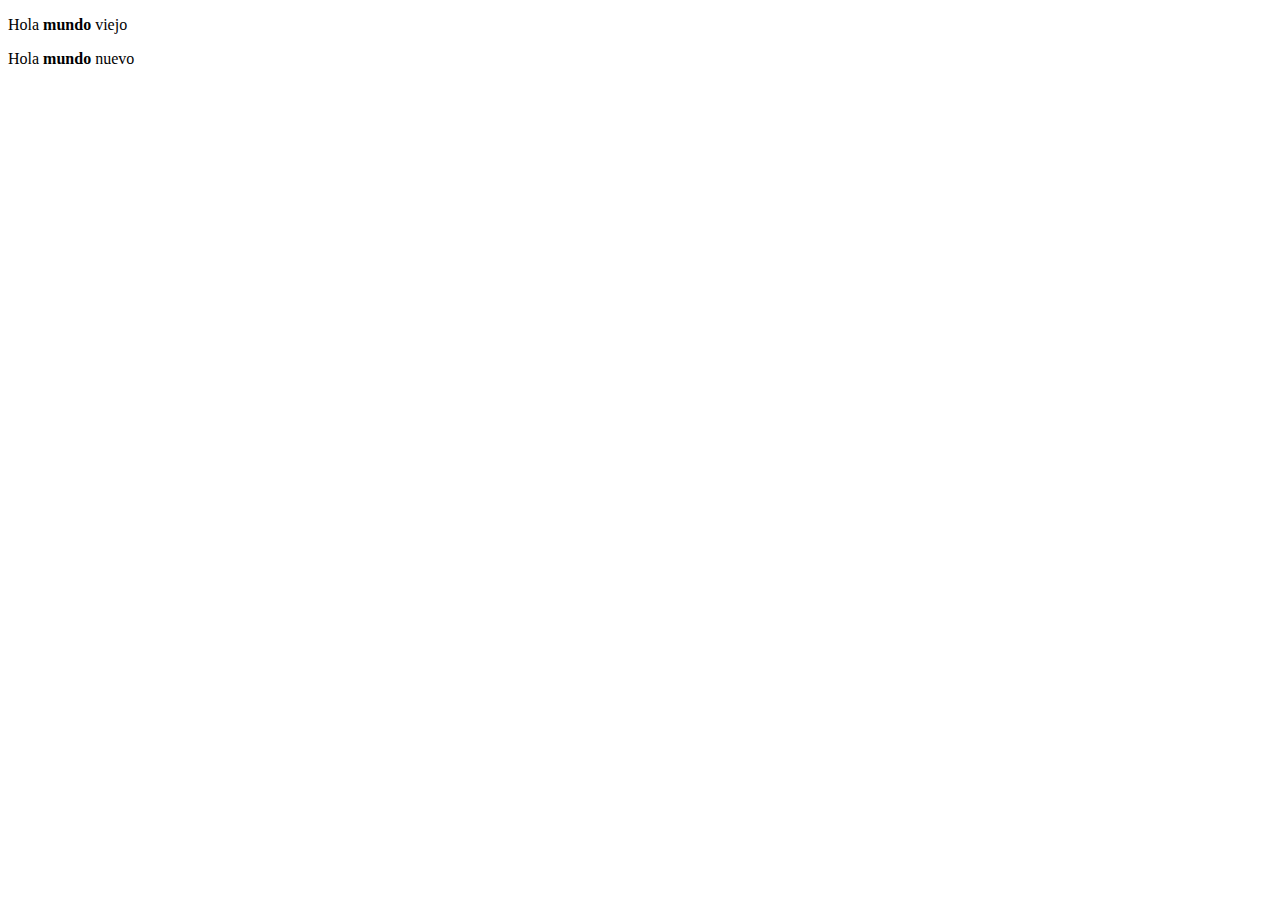
==== index.html @ f5dffd6d "creadoIndex" ====
<!DOCTYPE html>
<html>
	<head>
		<style>
			/* Este es un comentario */
			.texto {
        background-color: blue;
        color: white;
        }

        .viejo {
        padding: 10px;
        }

        #mundoViejo {
        background-color: red;
        }

		</style>
	</head>
	<body>
		<!-- Este es un comentario -->
		<p class=”texto viejo” id=”mundoViejo”>Hola <span><strong>mundo</strong> viejo</p>
    <p class=”texto”>Hola <span><strong>mundo</strong> nuevo</p>
	</body>
</html>
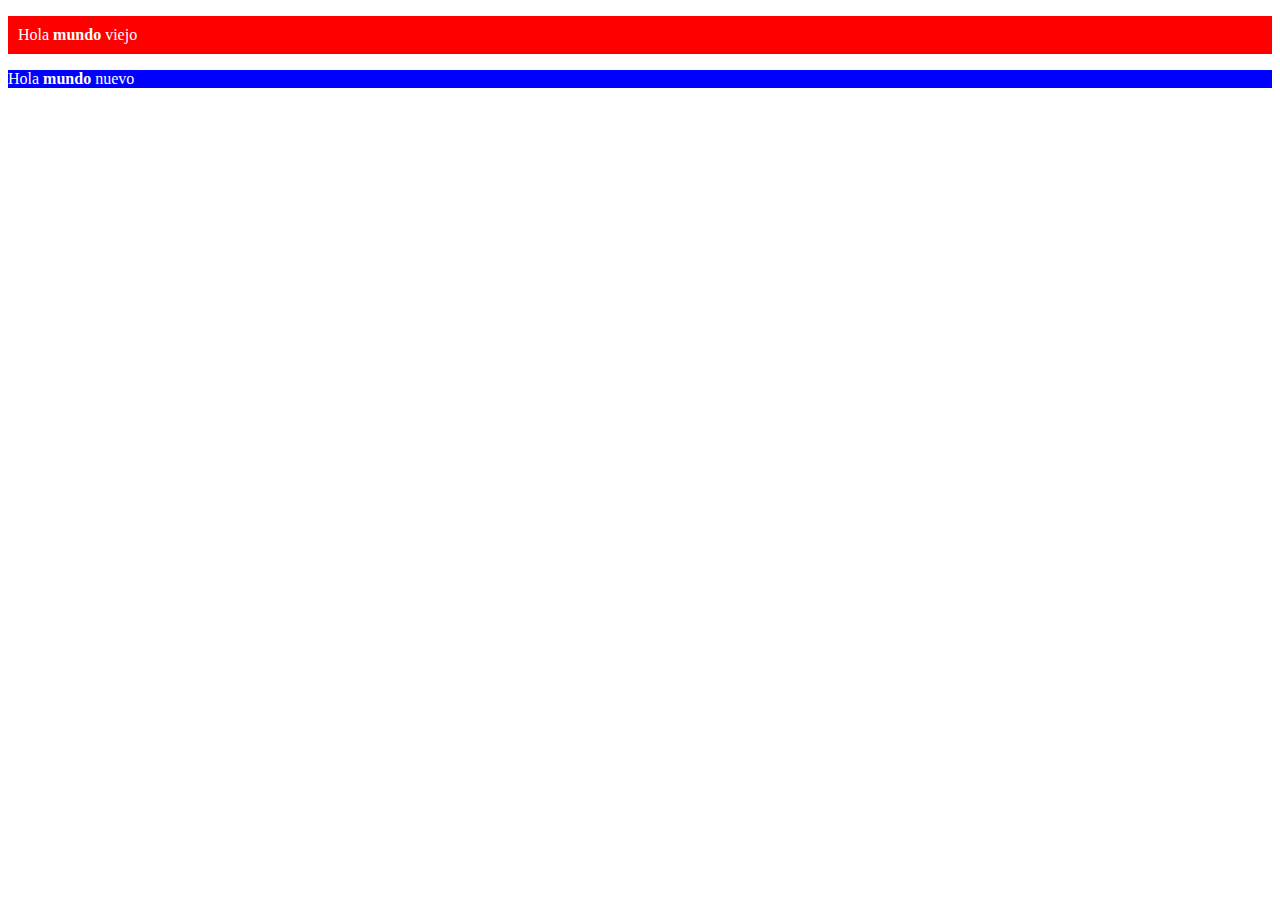
==== commit d7e588d6: "cambioIndex" ====
--- a/index.html
+++ b/index.html
@@ -20,7 +20,7 @@
 	</head>
 	<body>
 		<!-- Este es un comentario -->
-		<p class=”texto viejo” id=”mundoViejo”>Hola <span><strong>mundo</strong> viejo</p>
-    <p class=”texto”>Hola <span><strong>mundo</strong> nuevo</p>
+		<p class="texto viejo" id="mundoViejo">Hola <span><strong>mundo</strong> viejo</p>
+    		<p class="texto">Hola <span><strong>mundo</strong> nuevo</p>
 	</body>
 </html>
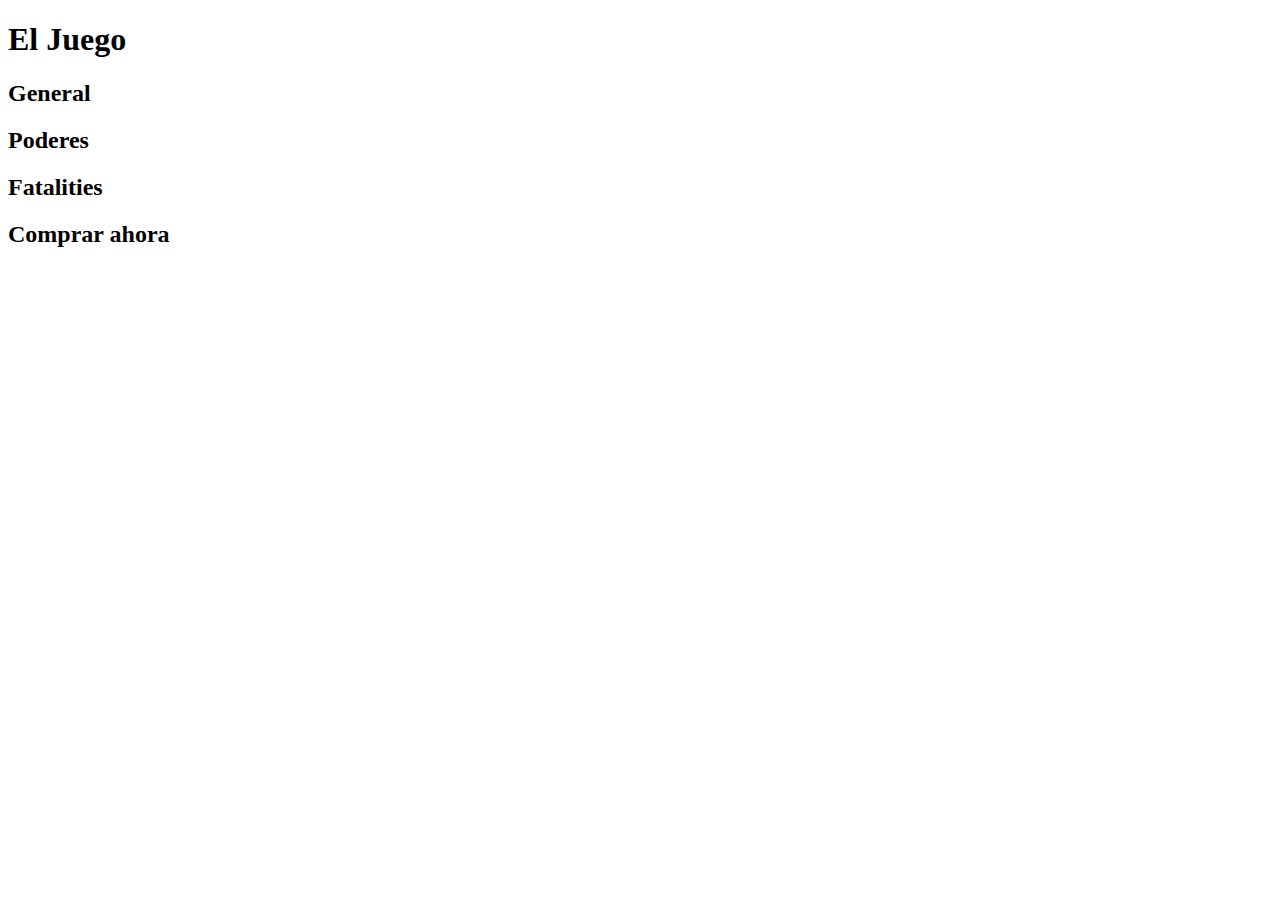
==== commit 3db06405: "actualizadaEstructuraIndex" ====
--- a/index.html
+++ b/index.html
@@ -1,26 +1,32 @@
 <!DOCTYPE html>
 <html>
-	<head>
-		<style>
-			/* Este es un comentario */
-			.texto {
-        background-color: blue;
-        color: white;
-        }
+    <head>
 
-        .viejo {
-        padding: 10px;
-        }
+    </head>
+    <body>
+        <header>
 
-        #mundoViejo {
-        background-color: red;
-        }
+        </header>
+        <main>
+            <div class="portada">
+                <h1>El Juego</h1>
+                <p></p>
+            </div>
+            <div class="general">
+                <h2>General</h2>             
+            </div>
+            <div class="poderes">
+                <h2>Poderes</h2>
+            </div>
+            <div class="fatalities">
+                <h2>Fatalities</h2>
+            </div>
+            <div class="compra">
+                <h2>Comprar ahora</h2>
+            </div>
+        </main>
+        <footer>
 
-		</style>
-	</head>
-	<body>
-		<!-- Este es un comentario -->
-		<p class="texto viejo" id="mundoViejo">Hola <span><strong>mundo</strong> viejo</p>
-    		<p class="texto">Hola <span><strong>mundo</strong> nuevo</p>
-	</body>
+        </footer>
+    </body>
 </html>
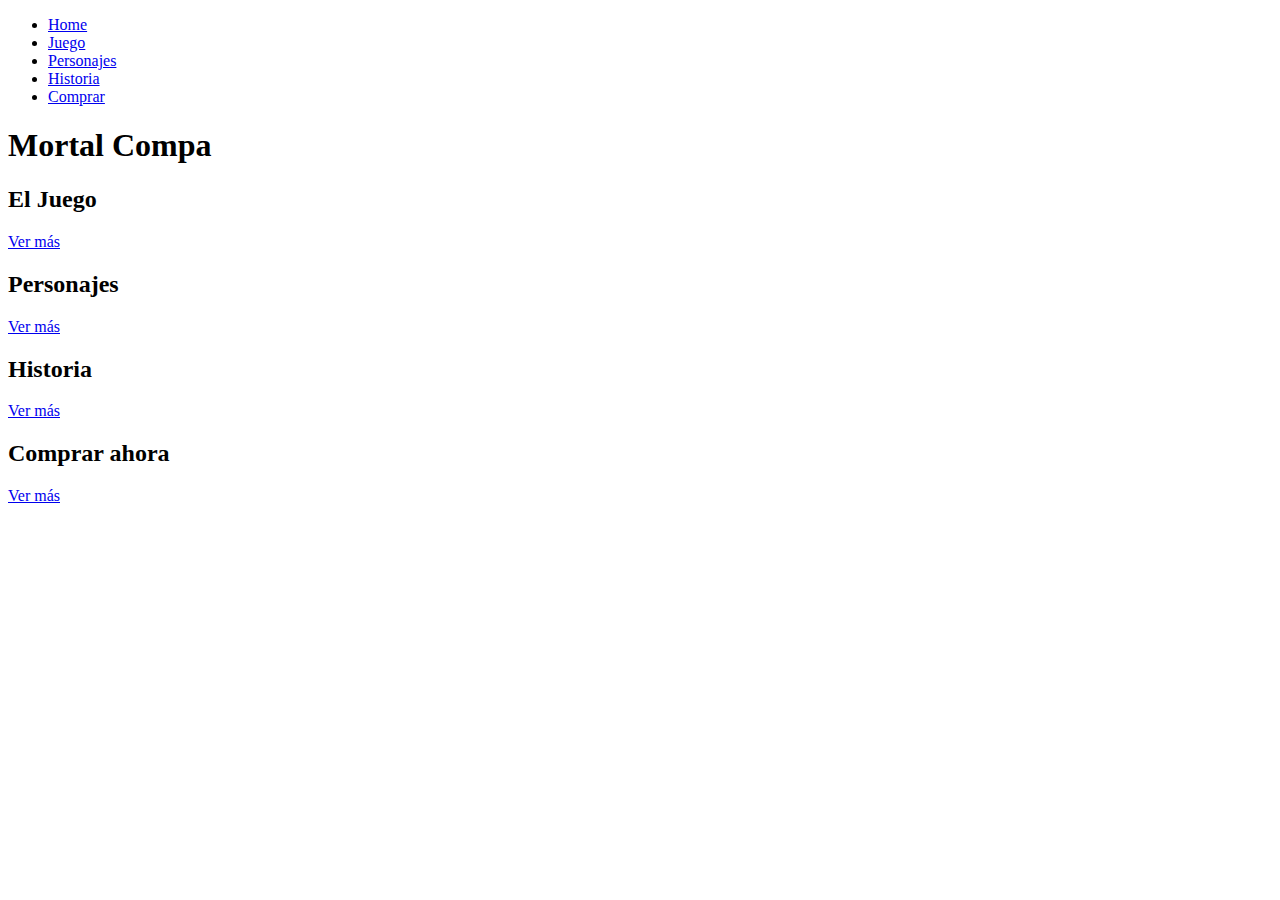
==== commit 8c4b54bd: "updatedIndex" ====
--- a/index.html
+++ b/index.html
@@ -5,24 +5,34 @@
     </head>
     <body>
         <header>
-
+            <ul>
+                <li><a href="index.html">Home</a></li>
+                <li><a href="pages/game.html">Juego</a></li>
+                <li><a href="pages/characters.html">Personajes</a></li>
+                <li><a href="pages/story.html">Historia</a></li>
+                <li><a href="pages/buy.html">Comprar</a></li>
+            </ul>
         </header>
         <main>
             <div class="portada">
-                <h1>El Juego</h1>
+                <h1>Mortal Compa</h1>
                 <p></p>
             </div>
-            <div class="general">
-                <h2>General</h2>             
+            <div class="juego">
+                <h2>El Juego</h2>
+                <a href="pages/game.html">Ver más</a>
             </div>
-            <div class="poderes">
-                <h2>Poderes</h2>
+            <div class="personajes">
+                <h2>Personajes</h2>
+                <a href="pages/characters.html">Ver más</a>
             </div>
-            <div class="fatalities">
-                <h2>Fatalities</h2>
+            <div class="historia">
+                <h2>Historia</h2>
+                <a href="pages/story.html">Ver más</a>
             </div>
             <div class="compra">
                 <h2>Comprar ahora</h2>
+                <a href="pages/buy.html">Ver más</a>
             </div>
         </main>
         <footer>
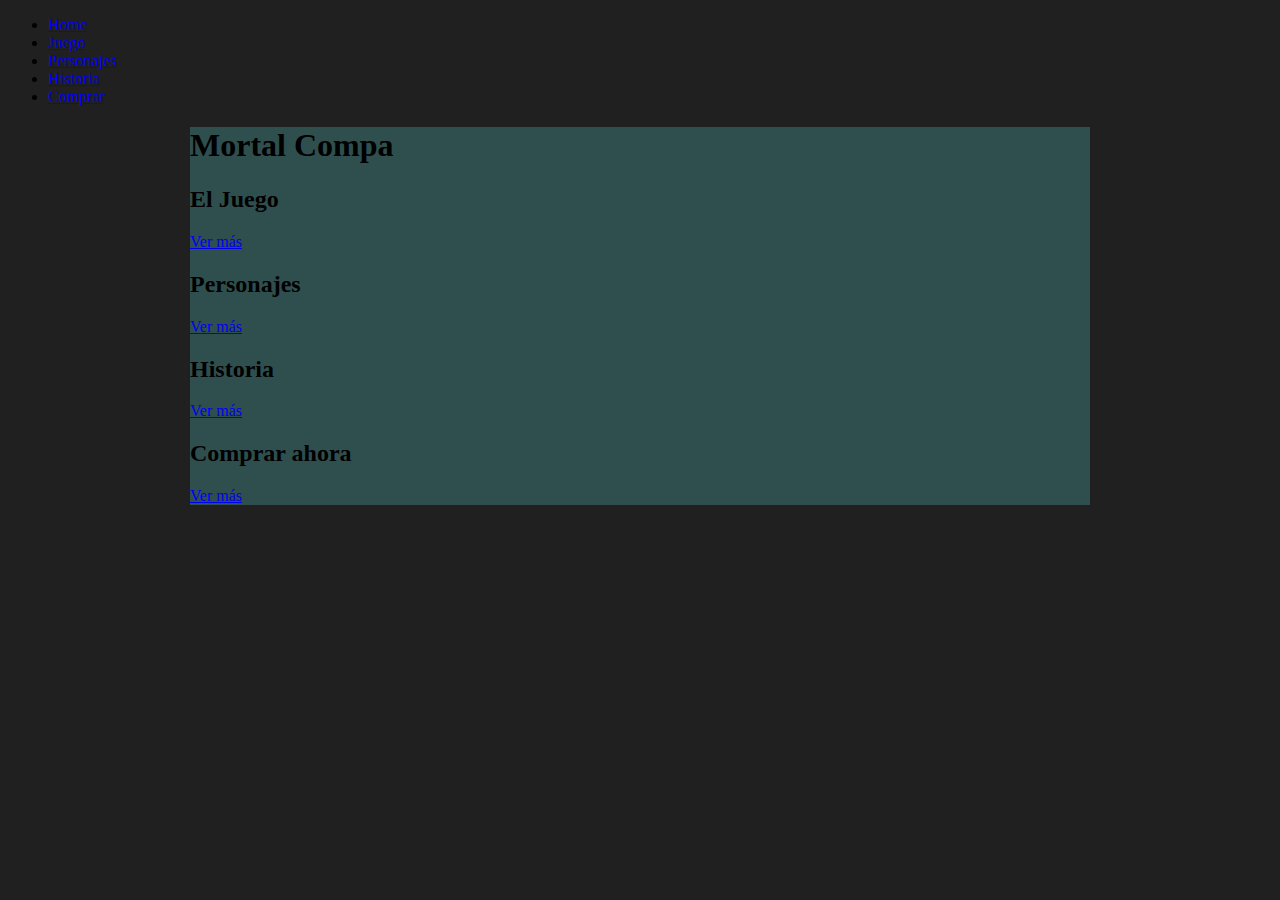
==== commit dd6ec3f3: "updatedCss" ====
--- a/index.html
+++ b/index.html
@@ -1,7 +1,12 @@
 <!DOCTYPE html>
 <html>
     <head>
-
+        <meta charset="utf-8">
+        <meta name="viewport" content="width=device-width, initial-scale=1.0">
+        <link rel="stylesheet" type="text/css" href="css/general.css">
+        <link rel="stylesheet" type="text/css" href="css/pages.css">
+        <link rel="stylesheet" type="text/css" href="css/mobile.css">
+        <title>Mortal Kombat Web</title>
     </head>
     <body>
         <header>
--- a/css/general.css
+++ b/css/general.css
@@ -0,0 +1,13 @@
+body {
+    background-color: #202020;
+}
+
+main {
+    width: 900px;
+    margin: 0 auto;
+    background-color: DarkSlateGrey;
+}
+
+#game {
+    height: 200px;
+}
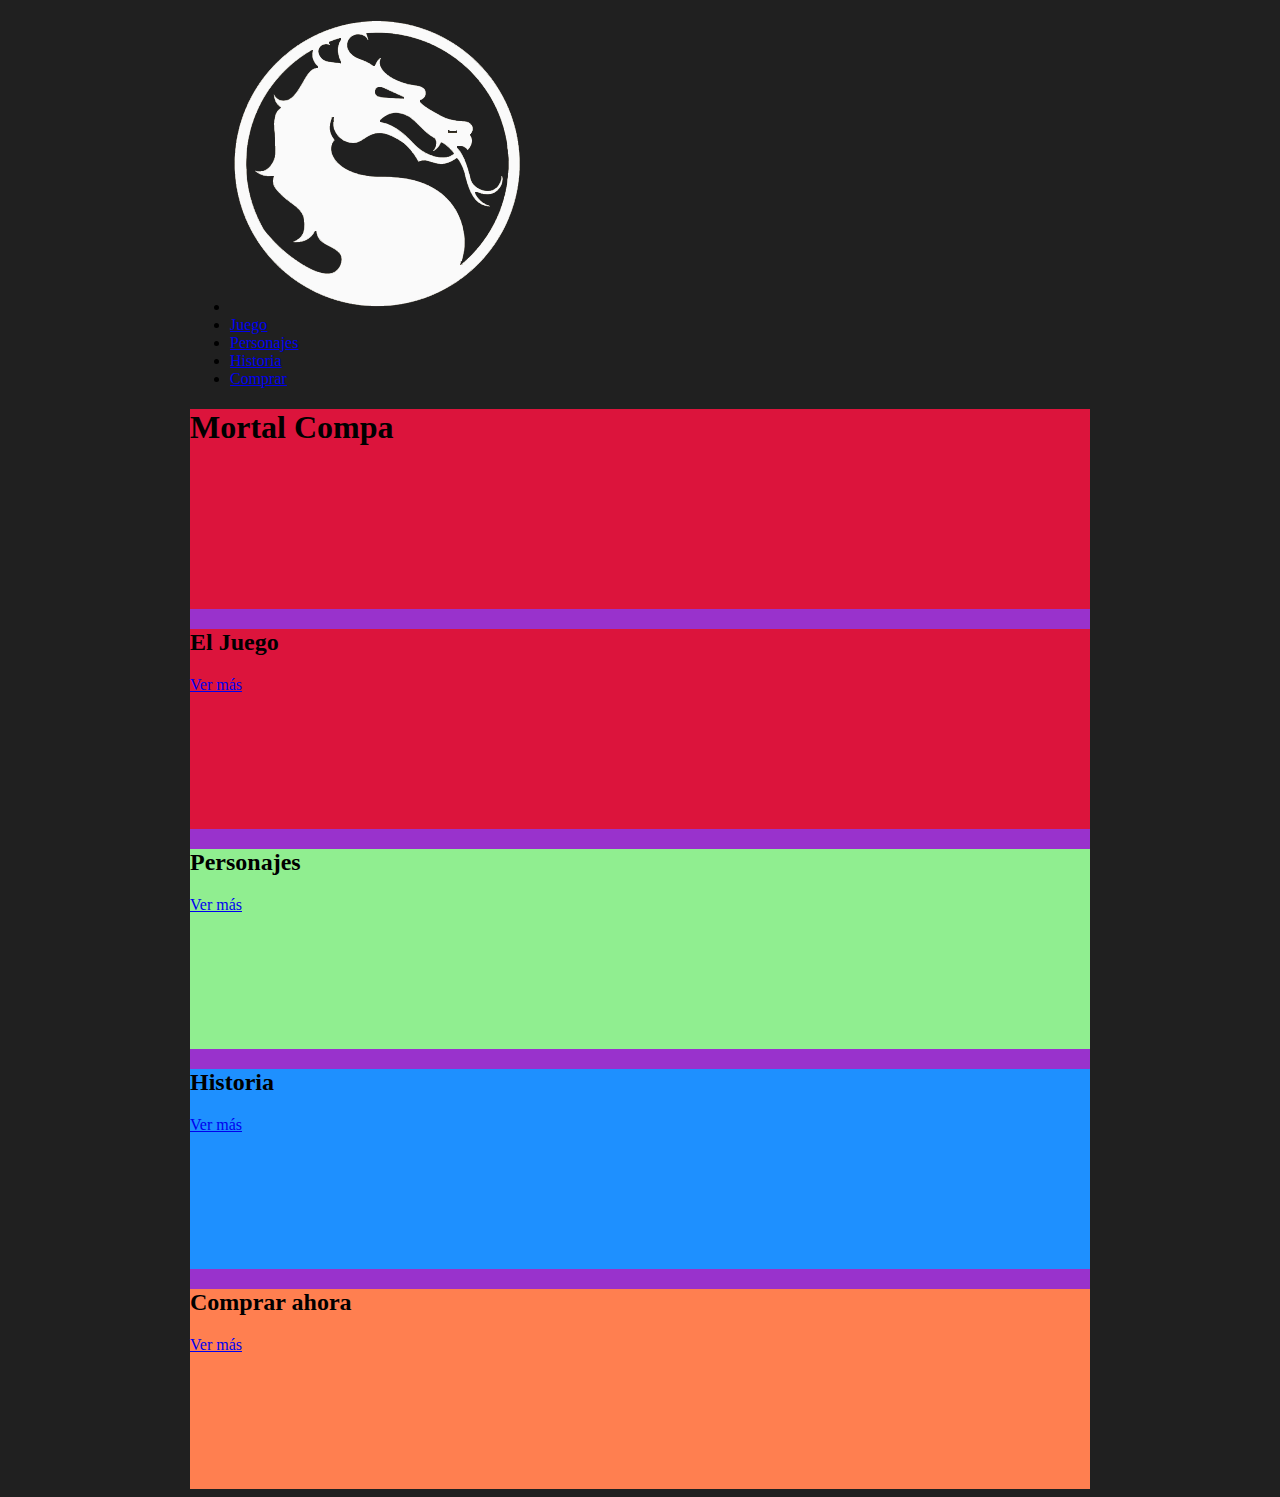
==== commit c4794bbd: "logoHeader" ====
--- a/index.html
+++ b/index.html
@@ -11,7 +11,7 @@
     <body>
         <header>
             <ul>
-                <li><a href="index.html">Home</a></li>
+                <li><a href="index.html"><img src="img/mklogo.png"></a></li>
                 <li><a href="pages/game.html">Juego</a></li>
                 <li><a href="pages/characters.html">Personajes</a></li>
                 <li><a href="pages/story.html">Historia</a></li>
--- a/css/general.css
+++ b/css/general.css
@@ -1,12 +1,87 @@
 body {
     background-color: #202020;
+}
+
+header {
+    width: 900px;
+    margin: 0 auto;
+    backgroun-color: GoldenRod;
 }
 
 main {
     width: 900px;
     margin: 0 auto;
-    background-color: DarkSlateGrey;
+    background-color: DarkOrchid;
 }
+
+/*------- INDEX --------*/
+.portada {
+    width: auto;
+    height: 200px;
+    background-color: crimson;
+}
+
+.juego {
+    width: auto;
+    height: 200px;
+    background-color: crimson;
+}
+
+.personajes {
+    width: auto;
+    height: 200px;
+    background-color: LightGreen;
+}
+
+.historia {
+    width: auto;
+    height: 200px;
+    background-color: DodgerBlue;
+}
+
+.compra {
+    width: auto;
+    height: 200px;
+    background-color: coral;
+}
+
+/*-------- JUEGO -------*/
+
+.general {
+    width: auto;
+    height: 200px;
+    background-color: peru;
+}
+
+.poderes {
+    width: auto;
+    height: 200px;
+    background-color: plum;
+}
+
+.fatalities {
+    width: auto;
+    height: 200px;
+    background-color: HotPink;
+}
+
+/*-------- PERSONAJES -------*/
+
+/*-------- HISTORIA -------*/
+
+.isla {
+    width: auto;
+    height: 200px;
+    background-color: DarkCyan;
+}
+
+.desafio {
+    width: auto;
+    height: 200px;
+    background-color: NavajoWhite;
+}
+
+/*-------- COMPRA -------*/
 
 #game {
     height: 200px;
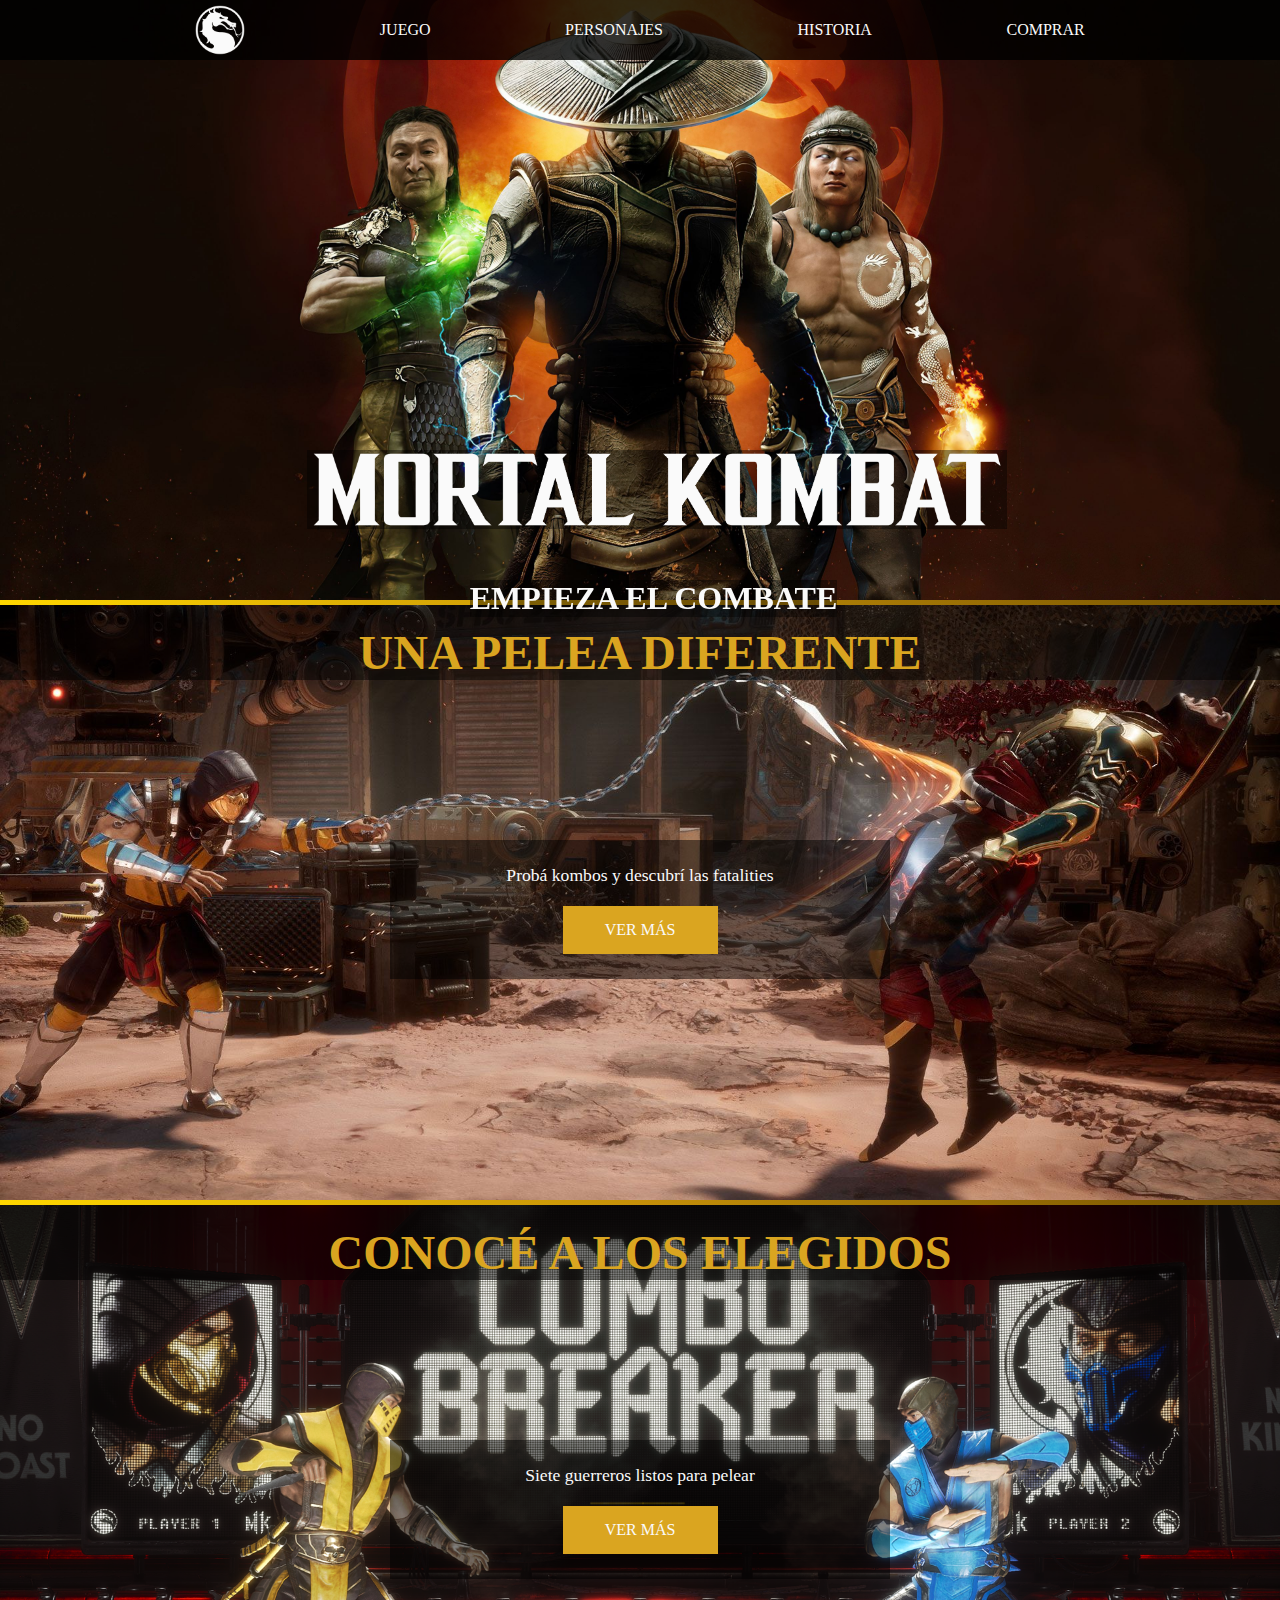
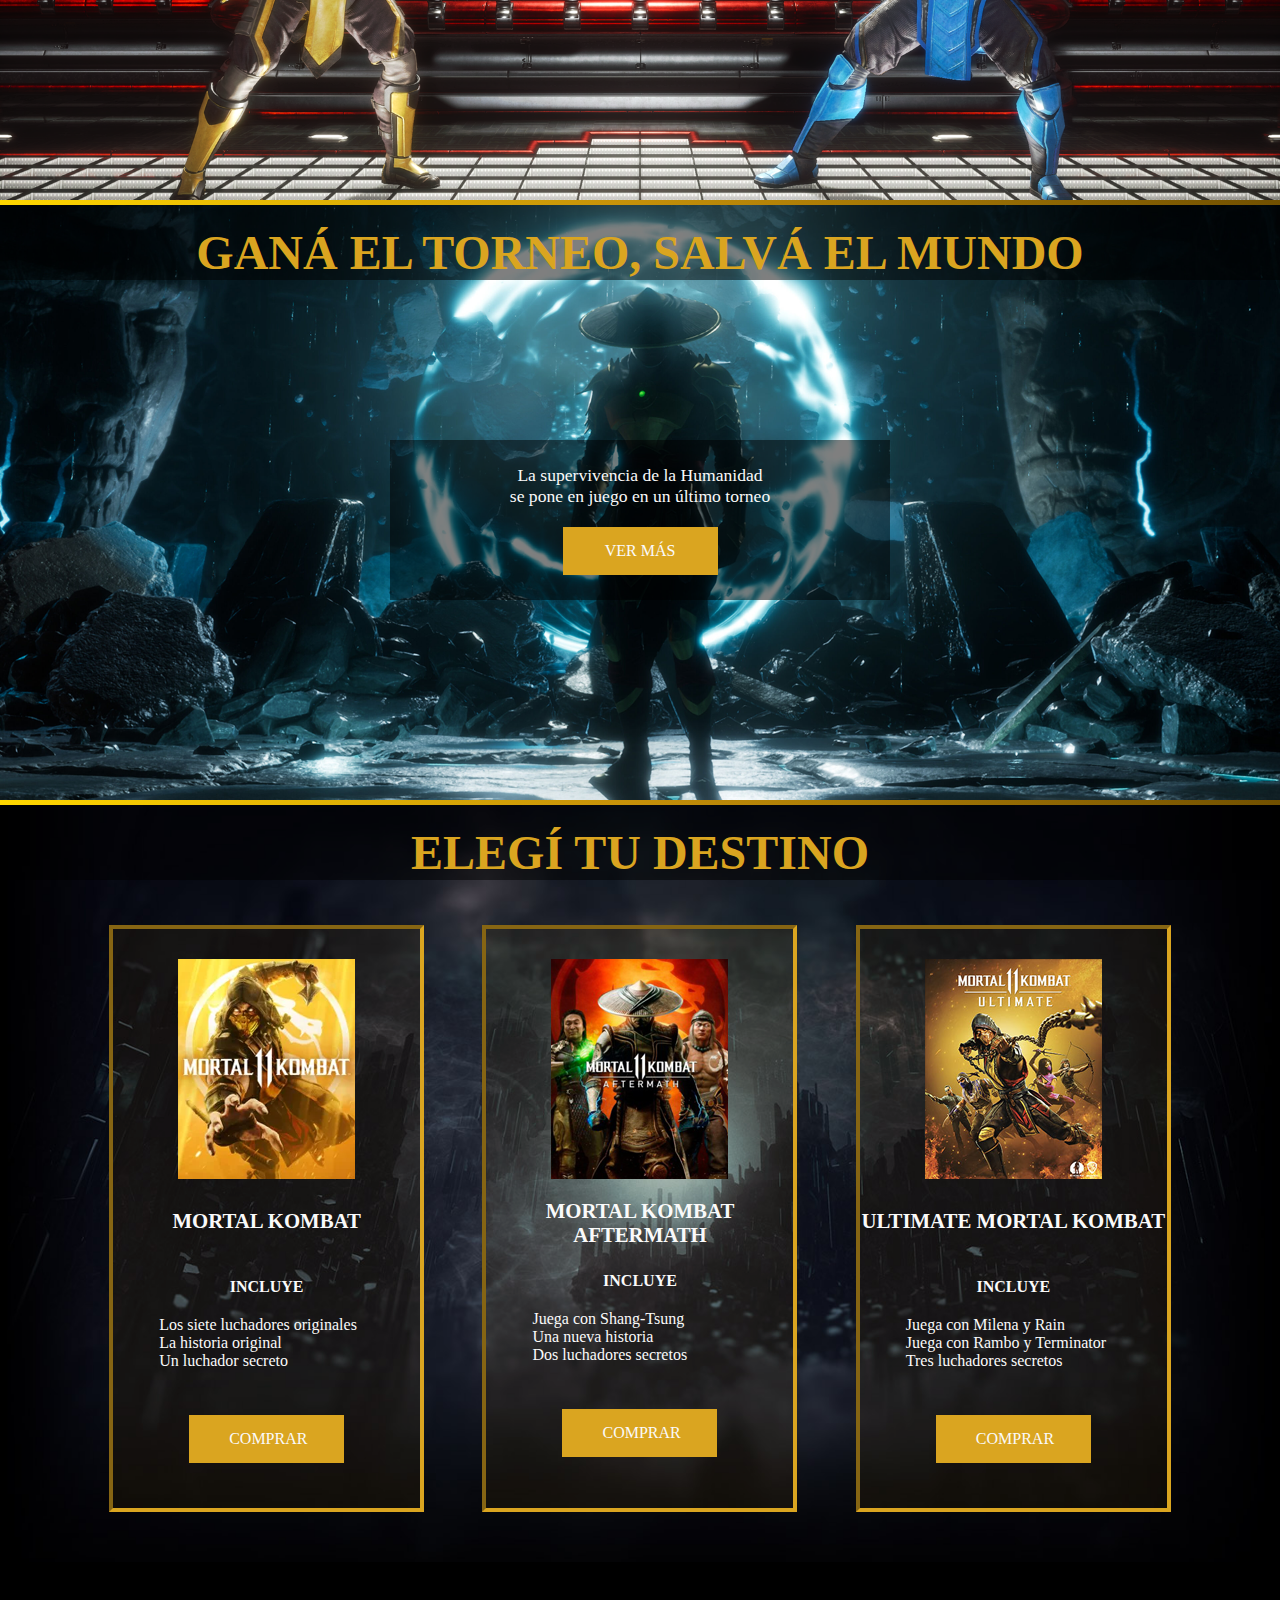
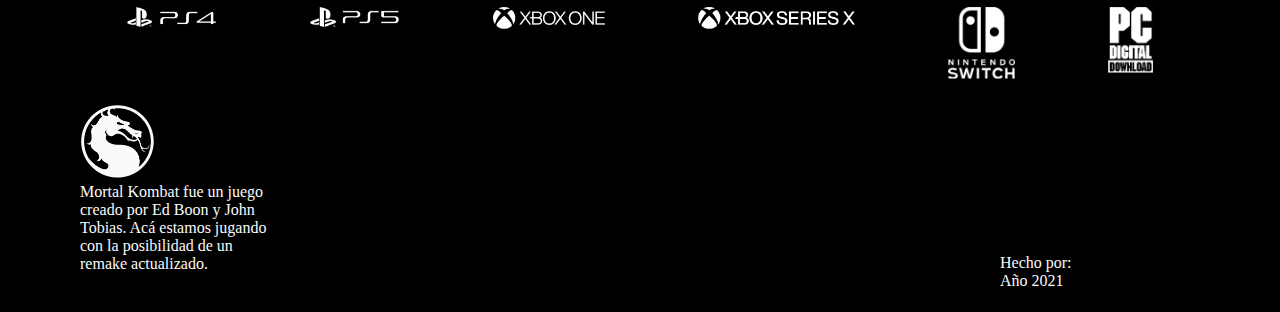
==== commit 8854d4e2: "actualizado" ====
--- a/index.html
+++ b/index.html
@@ -3,6 +3,10 @@
     <head>
         <meta charset="utf-8">
         <meta name="viewport" content="width=device-width, initial-scale=1.0">
+        <link rel="icon" type="image/png" href="img/favico.png">
+        <link rel="preconnect" href="https://fonts.googleapis.com">
+        <link rel="preconnect" href="https://fonts.gstatic.com" crossorigin>
+        <link href="https://fonts.googleapis.com/css2?family=Vollkorn+SC:wght@400;700&display=swap" rel="stylesheet">
         <link rel="stylesheet" type="text/css" href="css/general.css">
         <link rel="stylesheet" type="text/css" href="css/pages.css">
         <link rel="stylesheet" type="text/css" href="css/mobile.css">
@@ -11,37 +15,109 @@
     <body>
         <header>
             <ul>
-                <li><a href="index.html"><img src="img/mklogo.png"></a></li>
-                <li><a href="pages/game.html">Juego</a></li>
-                <li><a href="pages/characters.html">Personajes</a></li>
-                <li><a href="pages/story.html">Historia</a></li>
-                <li><a href="pages/buy.html">Comprar</a></li>
+                <li class="logoIndex"><a href="index.html"><img src="img/mklogo.png"></a></li>
+                <li><a href="pages/game.html">JUEGO</a></li>
+                <li><a href="pages/characters.html">PERSONAJES</a></li>
+                <li><a href="pages/story.html">HISTORIA</a></li>
+                <li><a href="pages/buy.html">COMPRAR</a></li>
             </ul>
         </header>
         <main>
             <div class="portada">
-                <h1>Mortal Compa</h1>
+                <img src="img/mkiso.png">
+                <h1>EMPIEZA EL COMBATE</h1>
                 <p></p>
             </div>
             <div class="juego">
-                <h2>El Juego</h2>
-                <a href="pages/game.html">Ver más</a>
+                <h2>UNA PELEA DIFERENTE</h2>
+                <div class="description">
+                    <p>Probá kombos y descubrí las fatalities</p>
+                    <a href="pages/game.html">VER MÁS</a>  
+                </div>
+                
             </div>
             <div class="personajes">
-                <h2>Personajes</h2>
-                <a href="pages/characters.html">Ver más</a>
+                <h2>CONOCÉ A LOS ELEGIDOS</h2>
+                <div class="description">
+                    <p>Siete guerreros listos para pelear</p>
+                    <a href="pages/characters.html">VER MÁS</a>
+                </div>
             </div>
             <div class="historia">
-                <h2>Historia</h2>
-                <a href="pages/story.html">Ver más</a>
+                <h2>GANÁ EL TORNEO, SALVÁ EL MUNDO</h2>
+                <div class="description">
+                    <p>La supervivencia de la Humanidad <br> se pone en juego en un último torneo</p>
+                    <a href="pages/story.html">VER MÁS</a>
+                </div>
             </div>
             <div class="compra">
-                <h2>Comprar ahora</h2>
-                <a href="pages/buy.html">Ver más</a>
+                <h2>ELEGÍ TU DESTINO</h2>
+                <div class="optContainer">
+                    <div class="option normal">
+                        <img src="img/portada1b.png">
+                        <p>MORTAL KOMBAT</p>
+                        <div class="optPerk">
+                            <p>INCLUYE</p>
+                            <ul>
+                                <li>Los siete luchadores originales</li>
+                                <li>La historia original</li>
+                                <li>Un luchador secreto</li>
+                            </ul>
+                        </div>
+                        
+                        <a href="pages/buy.html">COMPRAR</a>
+                    </div>
+                    <div class="option after">
+                        <img src="img/portada2b.png">
+                        <p>MORTAL KOMBAT AFTERMATH</p>
+                        <div class="optPerk">
+                            <p>INCLUYE</p>
+                            <ul>
+                                <li>Juega con Shang-Tsung</li>
+                                <li>Una nueva historia</li>
+                                <li>Dos luchadores secretos</li>
+                            </ul>
+                        </div>
+                        
+                        <a href="pages/buy.html">COMPRAR</a>
+                    </div>
+                    <div class="option ulti">
+                        <img src="img/portada3b.png">
+                        <p>ULTIMATE MORTAL KOMBAT</p>
+                        <div class="optPerk">
+                           <p>INCLUYE</p>
+                            <ul>
+                                <li>Juega con Milena y Rain</li>
+                                <li>Juega con Rambo y Terminator</li>
+                                <li>Tres luchadores secretos</li>
+                            </ul> 
+                        </div>
+                        
+                        <a href="pages/buy.html">COMPRAR</a>
+                    </div>
+                </div>
+                
             </div>
         </main>
         <footer>
-
+            <div class="footerCon">
+                <div class="brandCon">
+                    <img class="playstation" src="img/ps4.png">
+                    <img class="playstation" src="img/ps5.png">
+                    <img class="xbox" src="img/xbo.png">
+                    <img class="seriesx" src="img/xbsx.png">
+                    <img class="switch" src="img/switch.png">
+                    <img class="pc" src="img/pc.png">
+                </div>
+                <div class="logoCon">
+                    <img src="img/mklogo.png">
+                    <p>Mortal Kombat fue un juego creado por Ed Boon y John Tobias. Acá estamos jugando con la posibilidad de un remake actualizado.</p>
+                </div>
+                <div class="signatureCon">
+                    <p>Hecho por:</p>
+                    <p>Año 2021</p>
+                </div>
+            </div>
         </footer>
     </body>
 </html>
--- a/css/general.css
+++ b/css/general.css
@@ -1,48 +1,343 @@
+* {
+    margin: 0;
+    padding: 0;
+    box-sizing: border-box;
+}
+
 body {
     background-color: #202020;
 }
 
 header {
-    width: 900px;
-    margin: 0 auto;
-    backgroun-color: GoldenRod;
+    width: 100%;
+    height: 60px;
+    margin: 0 auto;
+    background-color: rgba(0,0,0,.8);
+    position: absolute;
 }
 
 main {
-    width: 900px;
     margin: 0 auto;
     background-color: DarkOrchid;
+}
+
+main h2 {
+    color: goldenrod;
+    font-family: 'Vollkorn', serif;
+    text-align: center;
+    font-size: 3rem;
+    padding-top: 20px;
+    background-color: rgba(0,0,0,.5);
+    margin-bottom: 160px;
+}
+
+a {
+    padding: 15px 40px;
+    background-color: goldenrod;
+    text-decoration: none;
+    color: #fafafa;
+    font-family: 'Vollkorn', serif;
+}
+
+main a {
+    display: block;
+    width: 155px;
+    margin: 0 auto;
+}
+
+header ul {
+    width: 1024px;
+    margin: 0 auto;
+    display: flex;
+    list-style-type: none;
+    justify-content: space-around;
+}
+
+header li {
+    color: #fafafa;
+    line-height: 60px;
+    font-family: 'Vollkorn', serif;
+}
+
+header a {
+    background-color: transparent;
+    transition: all 1s ease;
+}
+
+header a:hover {
+    background-color: #fafafa;
+    color: goldenrod;
+    font-weight: 700;
+}
+
+.logoIndex {
+    height: 60px;
+}
+
+.logoIndex:hover {
+    background-color: goldenrod;
+    transition: all 1s ease;
+}
+
+.logoIndex:hover a {
+    background-color: transparent;
+}
+
+header img {
+    width: 50px;
+    height: 50px;
+    margin-top: 5px;
+}
+
+footer {
+    height: 350px;
+    background-color: black;
+}
+
+.footerCon {
+    width: 1120px;
+    margin: 0 auto;
+}
+
+.brandCon {
+    display: flex;
+    justify-content: space-around;
+    padding-bottom: 25px;
+    padding-top: 45px;
+}
+
+.playstation {
+    width: 8%;
+    height: 8%;
+}
+
+.xbox {
+    width: 10%;
+    height: 10%;
+}
+
+.seriesx {
+    width: 14%;
+    height: 14%;
+}
+
+.switch {
+    width: 6%;
+    height: 6%;
+}
+
+.pc {
+    width: 4%;
+    height: 4%;
+}
+
+.logoCon, .signatureCon {
+    width: 200px;
+    font-family: 'Vollkorn', serif;
+    color: #fafafa;
+}
+
+.logoCon {
+    display: inline-block;
+}
+
+.logoCon img {
+    width: 75px;
+    height: auto;
+}
+
+.signatureCon {
+    float: right;
+    padding-top: 150px;
 }
 
 /*------- INDEX --------*/
 .portada {
-    width: auto;
-    height: 200px;
-    background-color: crimson;
+    min-height: 600px;
+    max-width: 1920px;
+    background-image: url(../img/fondo4.jpg);
+    background-position: center;
+    background-size: cover;
+    background-repeat: no-repeat;
+}
+
+.portada img {
+    width: 700px;
+    margin: 0 auto;
+    display: block;
+    position: absolute;
+    top: 50%;
+    left: 24%;
+    background-color: rgb(0,0,0,.4);
+}
+
+.portada h1 {
+    font-family: 'Vollkorn', serif;
+    color: #fafafa;
+    text-align: center;
+    font-weight: 700;
+    position: absolute;
+    top: 64.4%;
+    left: 36.7%;
+    background-color: rgb(0,0,0,.4);
+    filter: blur(0.5px);
+}
+
+.description {
+    width: 500px;
+    font-family: 'Vollkorn', serif;
+    color: #fafafa;
+    background-color: rgba(0,0,0,.5);
+    margin: 0 auto;
+    padding-bottom: 25px;
+    text-align: center;
+    transition: all 1.5s ease;
+}
+
+.description p {
+    padding-top: 25px;
+    padding-bottom: 20px;
+    font-size: 1.1em;
+}
+
+.description a {
+    transition: all 1.5s ease;
 }
 
 .juego {
-    width: auto;
-    height: 200px;
-    background-color: crimson;
+    min-height: 600px;
+    max-width: 1920px;
+    border-top: 5px solid goldenrod;
+    border-left-width: 0;
+    border-right-width: 0;
+    border-image: linear-gradient(to right, gold, #c59009, #715000) 1 stretch;
+    background-image: url(../img/kombat.jpg);
+    background-position: center;
+    background-size: cover;
+    background-repeat: no-repeat;
 }
 
 .personajes {
-    width: auto;
-    height: 200px;
-    background-color: LightGreen;
+    min-height: 600px;
+    max-width: 1920px;
+    border-top: 5px solid goldenrod;
+    border-left-width: 0;
+    border-right-width: 0;
+    border-image: linear-gradient(to right, gold, #c59009, #715000) 1 stretch;
+    background-image: url(../img/fondosvs.png);
+    background-position: center;
+    background-size: cover;
+    background-repeat: no-repeat;
 }
 
 .historia {
-    width: auto;
-    height: 200px;
-    background-color: DodgerBlue;
+    min-height: 600px;
+    max-width: 1920px;
+    border-top: 5px solid goldenrod;
+    border-left-width: 0;
+    border-right-width: 0;
+    border-image: linear-gradient(to right, gold, #c59009, #715000) 1 stretch;
+    background-image: url(../img/fondo3.jpg);
+    background-position: center;
+    background-size: cover;
+    background-repeat: no-repeat;
 }
 
 .compra {
-    width: auto;
-    height: 200px;
-    background-color: coral;
+    min-height: 600px;
+    max-width: 1920px;
+    border-top: 5px solid goldenrod;
+    border-left-width: 0;
+    border-right-width: 0;
+    border-image: linear-gradient(to right, gold, #c59009, #715000) 1 stretch;
+    background-image: url(../img/fondo5.jpg);
+    background-position: center;
+    background-size: cover;
+    background-repeat: no-repeat;
+}
+
+.compra h2 {
+    margin-bottom: 0px;
+}
+
+.optContainer {
+    width: 1120px;
+    height: auto;
+    display: flex;
+    justify-content: space-around;
+    margin: 0 auto;
+    padding-top: 45px;
+    padding-bottom: 50px;
+}
+.option {
+    width: 315px;
+    height: auto;
+    background-color: rgb(130 84 0 / 10%);
+    border: 4px inset goldenrod;
+    transition: all 1.5s ease;
+}
+
+.option img {
+    width: 177px;
+    display: block;
+    margin: 0 auto;
+    padding-top: 30px;
+    padding-bottom: 30px;
+}
+
+.option p {
+    color: #fafafa;
+    font-family: 'Vollkorn', serif;
+    font-weight: 700;
+    font-size: 1.3em;
+    text-align: center;
+}
+
+.option:hover {
+    background-color: rgb(130 84 0 / 40%);
+    box-shadow: 0px 0px 5px 2px goldenrod;
+}
+
+.optPerk {
+    width: 215px;
+    padding-top: 45px;
+    padding-bottom: 25px;
+    margin: 0 auto;
+
+}
+
+.optPerk p {
+    font-size: 1em;
+}
+
+.optPerk ul {
+    list-style-type: none;
+    color: #fafafa;
+    font-family: 'Vollkorn', serif;
+    margin-bottom: 20px;
+    padding-top: 20px;
+}
+
+.option a {
+    margin: 0 auto;
+    width: 155px;
+    display: block;
+    transition: all ease 1.5s;
+    margin-bottom: 45px;
+}
+
+.option a:hover, .description a:hover {
+    background-color: #fafafa;
+    color: darkgoldenrod;
+    font-weight: 700;
+}
+
+.after img {
+    padding-bottom: 20px;
+}
+
+.after .optPerk {
+    padding-top: 25px;
 }
 
 /*-------- JUEGO -------*/
@@ -78,7 +373,7 @@
 .desafio {
     width: auto;
     height: 200px;
-    background-color: NavajoWhite;
+    background-color: Navajo#fafafa;
 }
 
 /*-------- COMPRA -------*/
